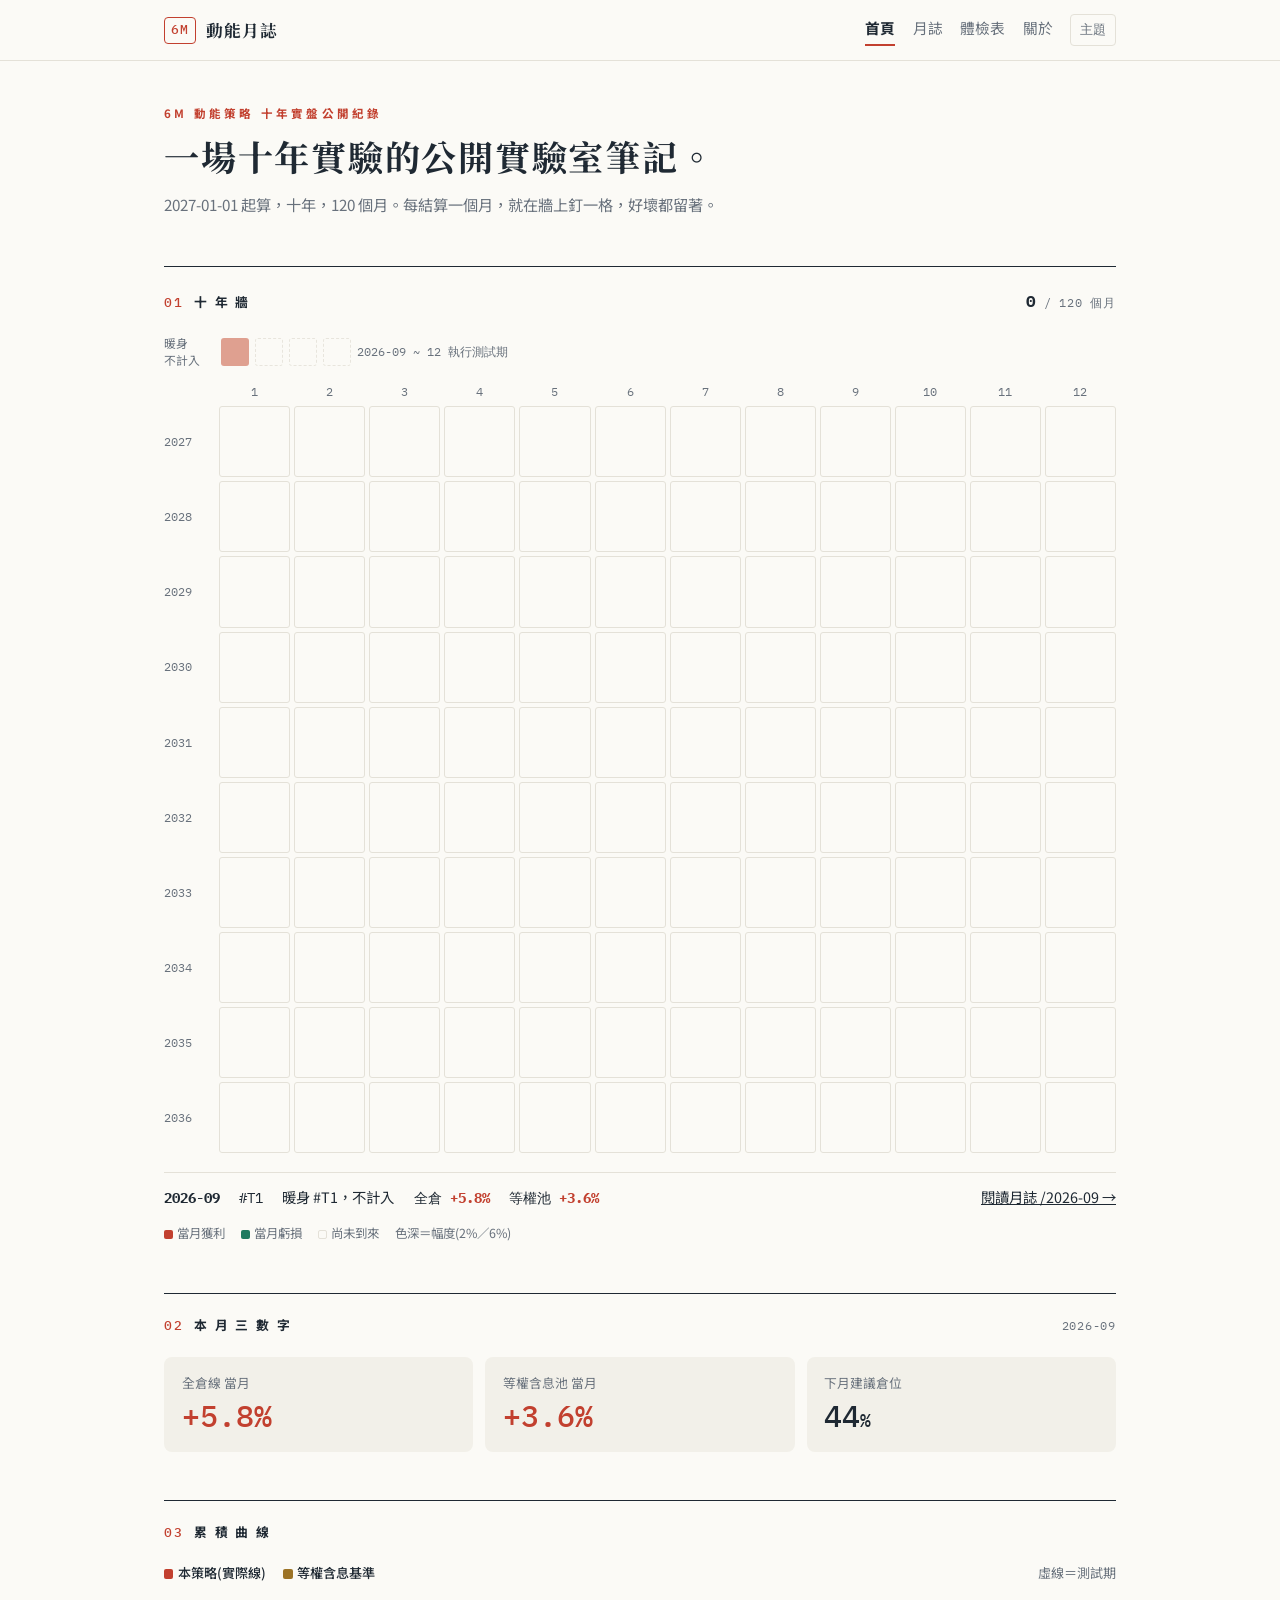
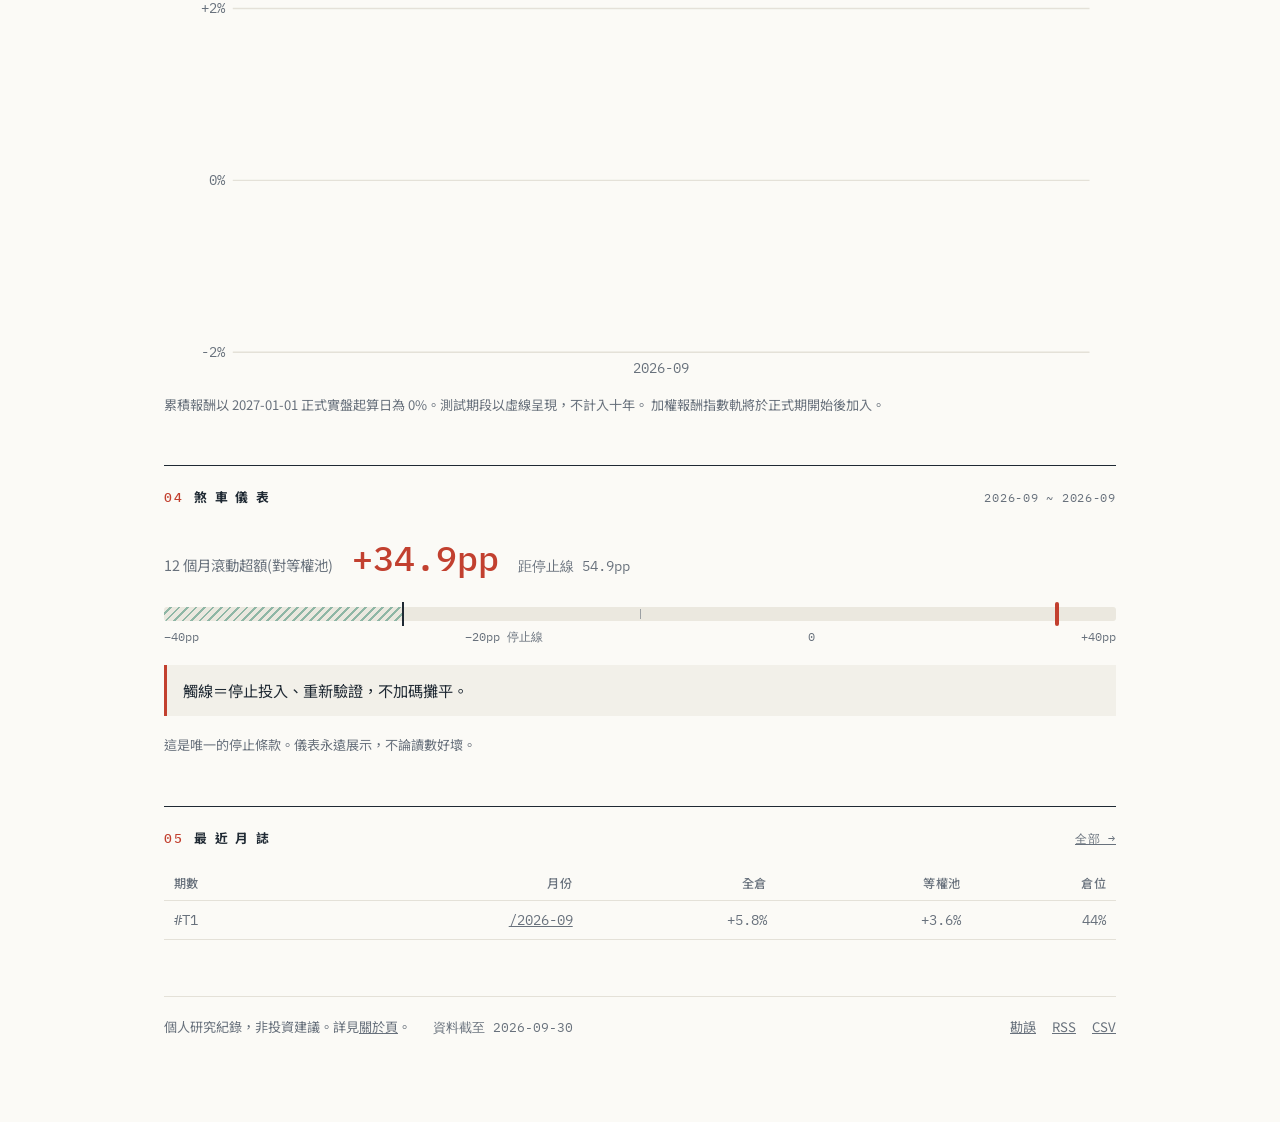
==== site/index.html @ 2221e941 "網站骨架:產製器+五頁+RSS,首期 #T1 真實資料 Co-Authored-By: Claude Fable 5 <noreply@anthropic.com>" ====
<!doctype html>
<html lang="zh-Hant">
<head>
<meta charset="utf-8">
<meta name="viewport" content="width=device-width,initial-scale=1">
<title>6M 動能月誌</title>
<meta name="description" content="一場十年實驗的公開實驗室筆記">
<link rel="icon" href="data:image/svg+xml,%3Csvg xmlns='http://www.w3.org/2000/svg' viewBox='0 0 32 32'%3E%3Crect width='32' height='32' rx='5' fill='%23C2402F'/%3E%3Ctext x='16' y='22' font-size='14' font-family='monospace' fill='%23FBFAF6' text-anchor='middle' font-weight='bold'%3E6M%3C/text%3E%3C/svg%3E">
<link rel="stylesheet" href="https://fonts.googleapis.com/css2?family=Noto+Serif+TC:wght@600;700&family=Noto+Sans+TC:wght@400;500;700&family=IBM+Plex+Mono:wght@500&display=swap">
<link rel="stylesheet" href="assets/site.css">
<link rel="alternate" type="application/rss+xml" title="6M 動能月誌" href="feed.xml">
<script>
(function(){
  var k='6m-theme';
  try{var t=localStorage.getItem(k); if(t) document.documentElement.setAttribute('data-theme',t);}catch(e){}
  window.toggleTheme=function(){
    var el=document.documentElement;
    var cur=el.getAttribute('data-theme')||
      (matchMedia('(prefers-color-scheme: dark)').matches?'dark':'light');
    var nxt=cur==='dark'?'light':'dark';
    el.setAttribute('data-theme',nxt);
    try{localStorage.setItem(k,nxt);}catch(e){}
  };
})();
</script>
</head>
<body>
<nav class="nav"><div class="nav-in">
  <a class="brand" href="index.html"><span class="seal">6M</span>動能月誌</a>
  <div class="nav-links"><a href="index.html" class="on">首頁</a><a href="journal/index.html" class="">月誌</a><a href="factsheet.html" class="">體檢表</a><a href="about.html" class="">關於</a>
  <button class="theme-btn" onclick="toggleTheme()">主題</button></div>
</div></nav>
<div class="wrap">
<div class="kicker">6M 動能策略 十年實盤公開紀錄</div>
<h1>一場十年實驗的公開實驗室筆記。</h1>
<p class="sub">2027-01-01 起算，十年，120 個月。每結算一個月，就在牆上釘一格，好壞都留著。</p>
<div class="eyebrow"><span class="no">01</span><span class="t">十&nbsp;年&nbsp;牆</span><span class="aside"><b style="font-size:1.3em;color:var(--ink)">0</b> / 120 個月</span></div>
<div class="wall">
<div class="warm"><div class="wl">暖身<br>不計入</div><a class="cell f" style="background:var(--up-2);border-style:dashed" title="2026-09 暖身 全倉 +5.8%" href="journal/2026-09.html"></a><div class="cell" style="border-style:dashed"></div><div class="cell" style="border-style:dashed"></div><div class="cell" style="border-style:dashed"></div>
  <span class="note" style="border:0;background:none;padding:0;margin:0">2026-09 ~ 12 執行測試期</span></div>
<div class="wall-grid"><div></div><div class="mlab">1</div><div class="mlab">2</div><div class="mlab">3</div><div class="mlab">4</div><div class="mlab">5</div><div class="mlab">6</div><div class="mlab">7</div><div class="mlab">8</div><div class="mlab">9</div><div class="mlab">10</div><div class="mlab">11</div><div class="mlab">12</div><div class="ylab">2027</div><div class="cell"></div><div class="cell"></div><div class="cell"></div><div class="cell"></div><div class="cell"></div><div class="cell"></div><div class="cell"></div><div class="cell"></div><div class="cell"></div><div class="cell"></div><div class="cell"></div><div class="cell"></div><div class="ylab">2028</div><div class="cell"></div><div class="cell"></div><div class="cell"></div><div class="cell"></div><div class="cell"></div><div class="cell"></div><div class="cell"></div><div class="cell"></div><div class="cell"></div><div class="cell"></div><div class="cell"></div><div class="cell"></div><div class="ylab">2029</div><div class="cell"></div><div class="cell"></div><div class="cell"></div><div class="cell"></div><div class="cell"></div><div class="cell"></div><div class="cell"></div><div class="cell"></div><div class="cell"></div><div class="cell"></div><div class="cell"></div><div class="cell"></div><div class="ylab">2030</div><div class="cell"></div><div class="cell"></div><div class="cell"></div><div class="cell"></div><div class="cell"></div><div class="cell"></div><div class="cell"></div><div class="cell"></div><div class="cell"></div><div class="cell"></div><div class="cell"></div><div class="cell"></div><div class="ylab">2031</div><div class="cell"></div><div class="cell"></div><div class="cell"></div><div class="cell"></div><div class="cell"></div><div class="cell"></div><div class="cell"></div><div class="cell"></div><div class="cell"></div><div class="cell"></div><div class="cell"></div><div class="cell"></div><div class="ylab">2032</div><div class="cell"></div><div class="cell"></div><div class="cell"></div><div class="cell"></div><div class="cell"></div><div class="cell"></div><div class="cell"></div><div class="cell"></div><div class="cell"></div><div class="cell"></div><div class="cell"></div><div class="cell"></div><div class="ylab">2033</div><div class="cell"></div><div class="cell"></div><div class="cell"></div><div class="cell"></div><div class="cell"></div><div class="cell"></div><div class="cell"></div><div class="cell"></div><div class="cell"></div><div class="cell"></div><div class="cell"></div><div class="cell"></div><div class="ylab">2034</div><div class="cell"></div><div class="cell"></div><div class="cell"></div><div class="cell"></div><div class="cell"></div><div class="cell"></div><div class="cell"></div><div class="cell"></div><div class="cell"></div><div class="cell"></div><div class="cell"></div><div class="cell"></div><div class="ylab">2035</div><div class="cell"></div><div class="cell"></div><div class="cell"></div><div class="cell"></div><div class="cell"></div><div class="cell"></div><div class="cell"></div><div class="cell"></div><div class="cell"></div><div class="cell"></div><div class="cell"></div><div class="cell"></div><div class="ylab">2036</div><div class="cell"></div><div class="cell"></div><div class="cell"></div><div class="cell"></div><div class="cell"></div><div class="cell"></div><div class="cell"></div><div class="cell"></div><div class="cell"></div><div class="cell"></div><div class="cell"></div><div class="cell"></div></div>
</div>
<div class="wall-foot"><b class="mono">2026-09</b><span class="mono">#T1</span><span>暖身 #T1，不計入</span><span class="mono">全倉 <b class="pos">+5.8%</b></span><span class="mono">等權池 <b class="pos">+3.6%</b></span><a class="read" href="journal/2026-09.html">閱讀月誌 /2026-09 →</a></div>
<div class="legend-line">
  <span><span class="sw" style="background:var(--up-3)"></span>當月獲利</span>
  <span><span class="sw" style="background:var(--dn-3)"></span>當月虧損</span>
  <span><span class="sw" style="border:1px solid var(--hair)"></span>尚未到來</span>
  <span>色深＝幅度(2%／6%)</span>
</div>
<div class="eyebrow"><span class="no">02</span><span class="t">本&nbsp;月&nbsp;三&nbsp;數&nbsp;字</span><span class="aside">2026-09</span></div>
<div class="tiles">
  <div class="tile"><div class="l">全倉線 當月</div>
    <div class="n pos">+5.8%</div></div>
  <div class="tile"><div class="l">等權含息池 當月</div>
    <div class="n pos">+3.6%</div></div>
  <div class="tile"><div class="l">下月建議倉位</div>
    <div class="n">44<small>%</small></div></div>
</div>
<div class="eyebrow"><span class="no">03</span><span class="t">累&nbsp;積&nbsp;曲&nbsp;線</span></div>
<div class="legend">
  <span><span class="sw" style="background:var(--s-strat)"></span><b>本策略(實際線)</b></span>
  <span><span class="sw" style="background:var(--s-ew)"></span><b>等權含息基準</b></span>
  <span style="margin-left:auto">虛線＝測試期</span>
</div>
<div class="chart-wrap" id="cumWrap"></div>
<p class="caption">累積報酬以 2027-01-01 正式實盤起算日為 0%。測試期段以虛線呈現，不計入十年。
加權報酬指數軌將於正式期開始後加入。</p>
<script>window.__CUM = {"labels": ["2026-09"], "npre": 1, "strat": [1.0], "ew": [1.0]};</script>
<script src="assets/cum_chart.js"></script><div class="eyebrow"><span class="no">04</span><span class="t">煞&nbsp;車&nbsp;儀&nbsp;表</span><span class="aside">2026-09 ~ 2026-09</span></div>
<div class="brake-head"><span class="brake-label">12 個月滾動超額(對等權池)</span>
  <span class="brake-val" style="color:var(--up)">+34.9pp</span>
  <span class="brake-dist">距停止線 54.9pp</span></div>
<div class="brake-bar">
  <div class="brake-danger" style="width:25.0%"></div>
  <div class="brake-stop" style="left:25.0%"></div>
  <div class="brake-zero" style="left:50.0%"></div>
  <div class="brake-now" style="left:93.59512500000001%;background:var(--up)"></div>
</div>
<div class="brake-scale"><span>−40pp</span><span>−20pp 停止線</span><span>0</span><span>+40pp</span></div>
<div class="note">觸線＝停止投入、重新驗證，不加碼攤平。</div>
<p class="caption">這是唯一的停止條款。儀表永遠展示，不論讀數好壞。</p>
<div class="eyebrow"><span class="no">05</span><span class="t">最&nbsp;近&nbsp;月&nbsp;誌</span><span class="aside"><a href="journal/index.html">全部 →</a></span></div>
<div class="tbl"><table>
<tr><th>期數</th><th>月份</th><th>全倉</th><th>等權池</th><th>倉位</th></tr>
<tr class="dim"><td class="mono">#T1</td><td><a href="journal/2026-09.html" class="mono">/2026-09</a></td><td class="pos">+5.8%</td><td class="pos">+3.6%</td><td>44%</td></tr>
</table></div>
<div class="foot">
  <span>個人研究紀錄，非投資建議。詳見<a href="about.html">關於頁</a>。</span>
  <span class="mono">資料截至 2026-09-30</span>
  <div class="links"><a href="about.html#errata">勘誤</a>
  <a href="feed.xml">RSS</a><a href="6m_monthly.csv">CSV</a></div>
</div></div>
</body></html>
---- site/assets/site.css ----
/* 6M 動能月誌 — 全站樣式。token 源自體檢表,版型照 Claude Design 定稿 */
:root{
  --paper:#FBFAF6; --ink:#1F2933; --muted:#68717C; --hair:#E4E1D8;
  --up:#C2402F; --dn:#1E7A5F; --seal:#C2402F; --tile:#F2F0E9; --chip:#EBE8DF;
  --s-strat:#C2402F; --s-tr:#2565A8; --s-ew:#9C7326;
  --tip-bg:#FFFFFF; --tip-bd:#D8D4C8;
  --up-1:#EAC8C0; --up-2:#D98A77; --up-3:#C2402F;
  --dn-1:#C4DCD2; --dn-2:#6FA892; --dn-3:#1E7A5F;
  color-scheme:light;
}
@media (prefers-color-scheme: dark){
  :root:not([data-theme="light"]){
    --paper:#171B21; --ink:#E7E4DC; --muted:#98A0AA; --hair:#2E333B;
    --up:#E0684F; --dn:#3FA98B; --seal:#E0684F; --tile:#1F242C; --chip:#242A33;
    --s-strat:#E0684F; --s-tr:#4E9BD8; --s-ew:#B8862B;
    --tip-bg:#1F242C; --tip-bd:#3A414C;
    --up-1:#4A2A24; --up-2:#9A4A39; --up-3:#E0684F;
    --dn-1:#1F3A31; --dn-2:#2E7A62; --dn-3:#3FA98B;
    color-scheme:dark;
  }
}
:root[data-theme="dark"]{
  --paper:#171B21; --ink:#E7E4DC; --muted:#98A0AA; --hair:#2E333B;
  --up:#E0684F; --dn:#3FA98B; --seal:#E0684F; --tile:#1F242C; --chip:#242A33;
  --s-strat:#E0684F; --s-tr:#4E9BD8; --s-ew:#B8862B;
  --tip-bg:#1F242C; --tip-bd:#3A414C;
  --up-1:#4A2A24; --up-2:#9A4A39; --up-3:#E0684F;
  --dn-1:#1F3A31; --dn-2:#2E7A62; --dn-3:#3FA98B;
  color-scheme:dark;
}
*{box-sizing:border-box}
html{-webkit-text-size-adjust:100%}
body{margin:0;background:var(--paper);color:var(--ink);
  font-family:"Noto Sans TC",-apple-system,"PingFang TC",sans-serif;
  font-size:16px;line-height:1.85;-webkit-font-smoothing:antialiased}
.wrap{max-width:62rem;margin:0 auto;padding:0 1.25rem 4rem}
a{color:inherit}
.mono{font-family:"IBM Plex Mono",monospace;font-variant-numeric:tabular-nums}

/* 導覽 */
.nav{border-bottom:1px solid var(--hair)}
.nav-in{max-width:62rem;margin:0 auto;padding:.9rem 1.25rem;
  display:flex;align-items:center;gap:1rem;flex-wrap:wrap}
.brand{display:flex;align-items:center;gap:.6rem;font-weight:700;
  font-family:"Noto Serif TC",serif;font-size:1.05rem;text-decoration:none;letter-spacing:.05em}
.brand .seal{font-family:"IBM Plex Mono",monospace;font-size:.8rem;color:var(--seal);
  border:1.5px solid var(--seal);border-radius:4px;padding:.05rem .4rem;font-weight:500}
.nav-links{margin-left:auto;display:flex;gap:1.1rem;font-size:.92rem}
.nav-links a{text-decoration:none;color:var(--muted);padding-bottom:.15rem}
.nav-links a.on{color:var(--ink);font-weight:700;border-bottom:2px solid var(--seal)}
.theme-btn{font-size:.8rem;color:var(--muted);background:none;
  border:1px solid var(--hair);border-radius:4px;padding:.15rem .55rem;cursor:pointer}

/* 標題區 */
.kicker{font-size:.72rem;letter-spacing:.28em;color:var(--seal);font-weight:700;margin:2.6rem 0 .4rem}
h1{font-family:"Noto Serif TC",serif;font-size:2.2rem;font-weight:700;
  margin:0;letter-spacing:.05em;text-wrap:balance;line-height:1.4}
.sub{color:var(--muted);font-size:.95rem;margin:.6rem 0 0;text-wrap:balance}
.eyebrow{display:flex;align-items:baseline;gap:.6rem;margin:3rem 0 1rem;
  padding-top:1.2rem;border-top:1px solid var(--ink);font-size:.8rem;letter-spacing:.18em}
.eyebrow .no{font-family:"IBM Plex Mono",monospace;color:var(--seal);font-weight:500}
.eyebrow .t{color:var(--ink);font-weight:700}
.eyebrow .aside{margin-left:auto;color:var(--muted);letter-spacing:.06em;
  font-family:"IBM Plex Mono",monospace;font-size:.78rem}

/* 數字磚 */
.tiles{display:grid;grid-template-columns:repeat(auto-fit,minmax(180px,1fr));gap:12px;margin:1.2rem 0}
.tile{background:var(--tile);border-radius:8px;padding:.9rem 1.1rem}
.tile .l{font-size:.8rem;color:var(--muted)}
.tile .n{font-family:"IBM Plex Mono",monospace;font-size:1.9rem;font-weight:500;
  line-height:1.4;font-variant-numeric:tabular-nums}
.tile .n small{font-size:1.1rem}
.pos{color:var(--up)} .neg{color:var(--dn)}

/* 十年牆 */
.wall{margin:1.2rem 0;overflow-x:auto}
.wall-grid{display:grid;grid-template-columns:3.2rem repeat(12,minmax(26px,1fr));
  gap:4px;min-width:560px;align-items:center}
.wall-grid .ylab,.wall-grid .mlab{font-family:"IBM Plex Mono",monospace;
  font-size:.72rem;color:var(--muted);text-align:center}
.wall-grid .ylab{text-align:left}
.cell{aspect-ratio:1;border:1px solid var(--hair);border-radius:3px;background:transparent}
.cell.f{border-color:transparent;cursor:pointer}
.cell.sel{outline:2px solid var(--ink);outline-offset:1px}
.warm{display:flex;align-items:center;gap:6px;margin:0 0 .8rem;min-width:560px}
.warm .wl{font-size:.74rem;color:var(--muted);width:3.2rem;line-height:1.4}
.warm .cell{width:28px;flex:none;border-style:dashed;opacity:.8}
.warm .note{font-size:.78rem;color:var(--muted);margin-left:.5rem;
  font-family:"IBM Plex Mono",monospace}
.wall-foot{display:flex;gap:1.2rem;align-items:baseline;flex-wrap:wrap;
  border-top:1px solid var(--hair);padding-top:.7rem;font-size:.9rem}
.wall-foot .mono{font-size:.86rem}
.wall-foot .read{margin-left:auto;font-size:.9rem}
.legend-line{display:flex;gap:1rem;flex-wrap:wrap;font-size:.78rem;color:var(--muted);margin-top:.6rem}
.sw{display:inline-block;width:.7em;height:.7em;border-radius:2px;margin-right:.35em;
  vertical-align:baseline;transform:translateY(1px)}

/* 圖表 */
.legend{display:flex;gap:1.1rem;flex-wrap:wrap;font-size:.82rem;color:var(--muted);margin-bottom:.3rem}
.legend b{color:var(--ink);font-weight:500}
.chart-wrap{position:relative}
.chart-wrap svg{display:block;width:100%;height:auto}
.axis text{font-family:"IBM Plex Mono",monospace;font-size:10.5px;fill:var(--muted)}
.grid line{stroke:var(--hair);stroke-width:1}
.series path{fill:none;stroke-width:2;stroke-linejoin:round;stroke-linecap:round}
.endlab{font-family:"IBM Plex Mono",monospace;font-size:11px;font-weight:500}
.tip{position:absolute;pointer-events:none;background:var(--tip-bg);border:1px solid var(--tip-bd);
  border-radius:6px;padding:.45rem .65rem;font-size:.78rem;line-height:1.55;opacity:0;
  font-variant-numeric:tabular-nums;box-shadow:0 2px 8px rgba(0,0,0,.08);white-space:nowrap;z-index:2}
.caption{font-size:.82rem;color:var(--muted);margin-top:.4rem}

/* 煞車儀表 */
.brake-head{display:flex;align-items:baseline;gap:1.2rem;flex-wrap:wrap}
.brake-label{font-size:.9rem;color:var(--muted)}
.brake-val{font-family:"IBM Plex Mono",monospace;font-size:2.2rem;font-weight:500}
.brake-dist{font-size:.88rem;color:var(--muted);font-family:"IBM Plex Mono",monospace}
.brake-bar{position:relative;height:14px;background:var(--chip);border-radius:3px;margin:1rem 0 .3rem}
.brake-danger{position:absolute;left:0;top:0;bottom:0;border-radius:3px 0 0 3px;
  background:repeating-linear-gradient(135deg,transparent,transparent 4px,
    color-mix(in srgb, var(--dn) 45%, transparent) 4px,
    color-mix(in srgb, var(--dn) 45%, transparent) 6px)}
.brake-stop{position:absolute;top:-5px;bottom:-5px;width:2px;background:var(--ink)}
.brake-now{position:absolute;top:-5px;bottom:-5px;width:4px;border-radius:2px}
.brake-zero{position:absolute;top:2px;bottom:2px;width:1px;background:var(--muted);opacity:.6}
.brake-scale{display:flex;justify-content:space-between;font-family:"IBM Plex Mono",monospace;
  font-size:.74rem;color:var(--muted)}
.note{border-left:3px solid var(--seal);background:var(--tile);
  padding:.7rem 1rem;margin:1.1rem 0;font-size:.95rem}

/* 表格 */
table{border-collapse:collapse;width:100%;font-size:.9rem;line-height:1.6;font-variant-numeric:tabular-nums}
.tbl{overflow-x:auto;margin:1rem 0}
th{font-size:.76rem;letter-spacing:.05em;color:var(--muted);font-weight:500;text-align:right;
   padding:.45rem .6rem;border-bottom:1px solid var(--hair);white-space:nowrap}
td{padding:.5rem .6rem;text-align:right;border-bottom:1px solid var(--hair);white-space:nowrap;
   font-family:"IBM Plex Mono",monospace;font-size:.86rem}
th:first-child,td:first-child{text-align:left}
td.zh{font-family:"Noto Sans TC",sans-serif;font-size:.88rem}
tr.dim td{color:var(--muted)}
tr.dim td .pos,tr.dim td .neg{opacity:.65}

/* 頁尾 */
.foot{margin-top:3.5rem;border-top:1px solid var(--hair);
  padding:1.1rem 0;font-size:.82rem;color:var(--muted);
  display:flex;gap:1.4rem;flex-wrap:wrap;align-items:baseline}
.foot .links{margin-left:auto;display:flex;gap:1rem}
.foot a{color:var(--muted)}

@media (max-width:640px){
  h1{font-size:1.7rem}
  .nav-links{gap:.8rem;font-size:.88rem}
  .tile .n{font-size:1.6rem}
}
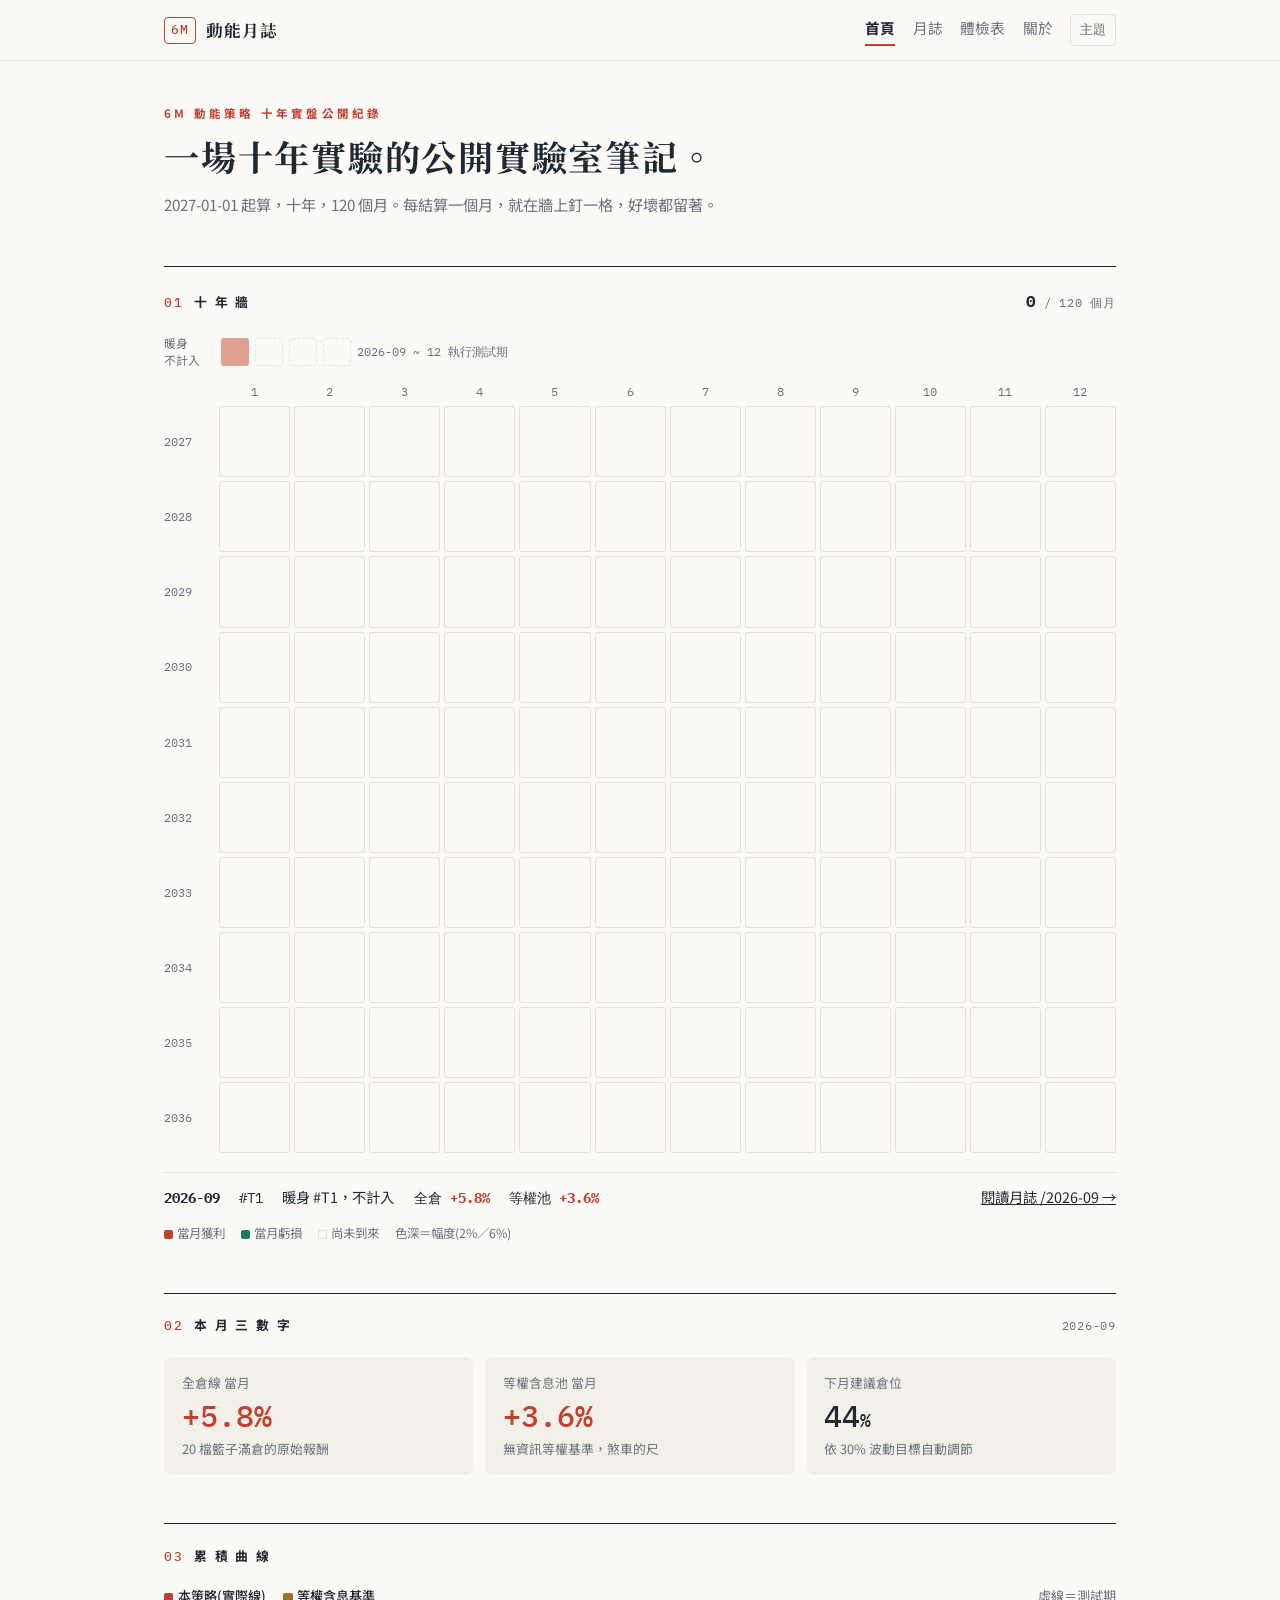
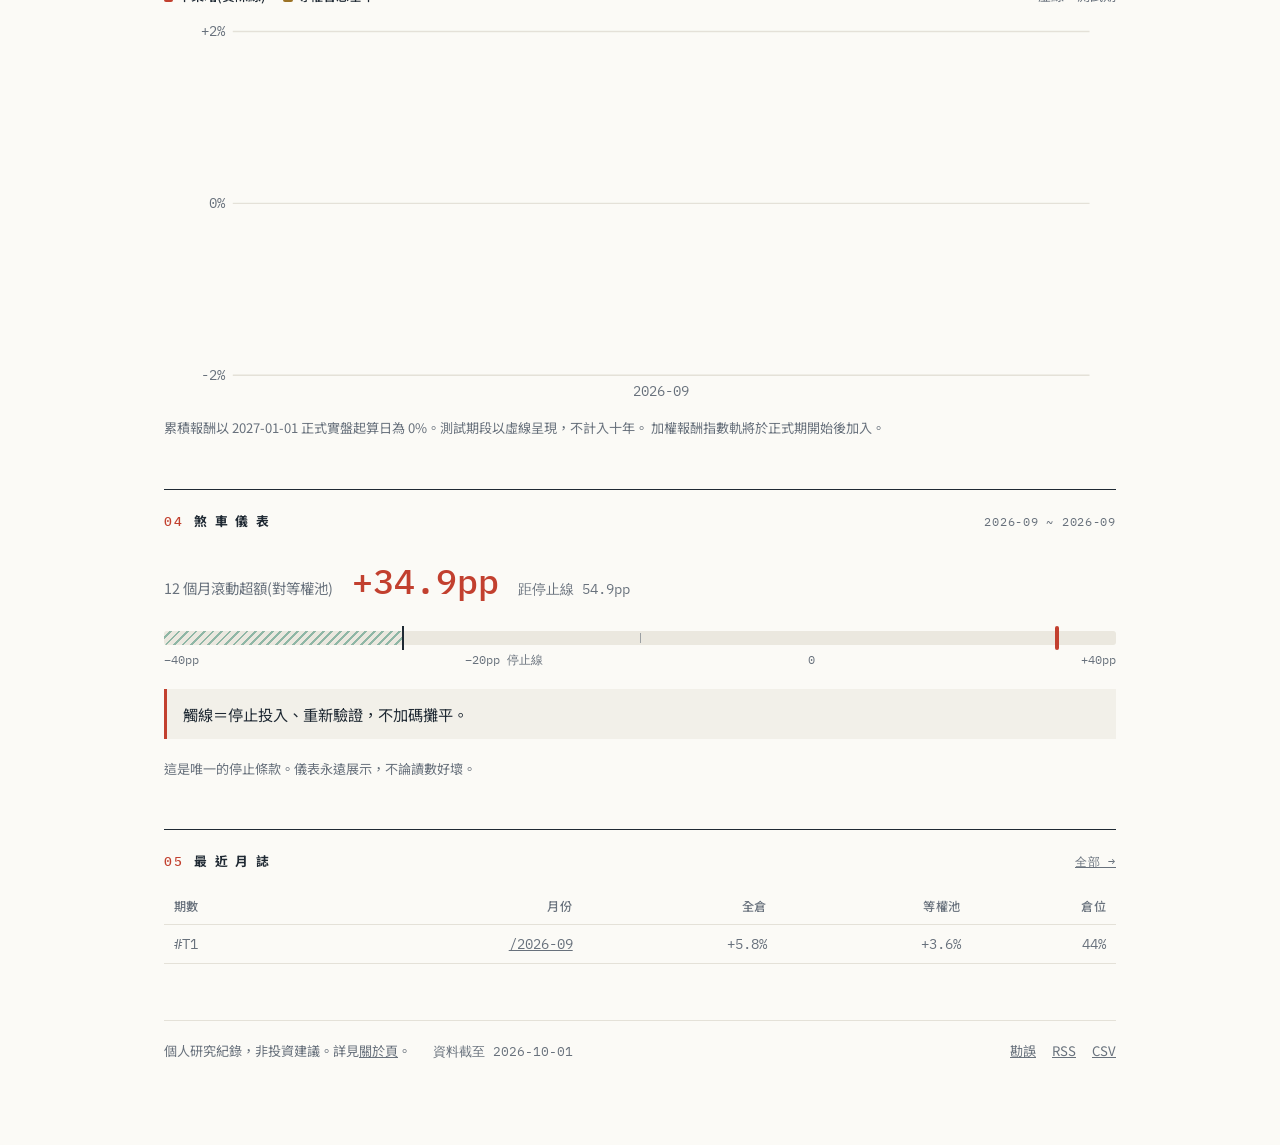
==== commit 2fa8fffc: "正式上線:全透明月誌(持倉含股數金額)、Remark42 留言、來信交流措辭、結算口徑修正 Co-Authored-By: Claude Fable 5 <noreply@anthropic.com>" ====
--- a/site/index.html
+++ b/site/index.html
@@ -20,6 +20,7 @@
     var nxt=cur==='dark'?'light':'dark';
     el.setAttribute('data-theme',nxt);
     try{localStorage.setItem(k,nxt);}catch(e){}
+    if(window.REMARK42) window.REMARK42.changeTheme(nxt);
   };
 })();
 </script>
@@ -50,11 +51,14 @@
 <div class="eyebrow"><span class="no">02</span><span class="t">本&nbsp;月&nbsp;三&nbsp;數&nbsp;字</span><span class="aside">2026-09</span></div>
 <div class="tiles">
   <div class="tile"><div class="l">全倉線 當月</div>
-    <div class="n pos">+5.8%</div></div>
+    <div class="n pos">+5.8%</div>
+    <div class="l">20 檔籃子滿倉的原始報酬</div></div>
   <div class="tile"><div class="l">等權含息池 當月</div>
-    <div class="n pos">+3.6%</div></div>
+    <div class="n pos">+3.6%</div>
+    <div class="l">無資訊等權基準，煞車的尺</div></div>
   <div class="tile"><div class="l">下月建議倉位</div>
-    <div class="n">44<small>%</small></div></div>
+    <div class="n">44<small>%</small></div>
+    <div class="l">依 30% 波動目標自動調節</div></div>
 </div>
 <div class="eyebrow"><span class="no">03</span><span class="t">累&nbsp;積&nbsp;曲&nbsp;線</span></div>
 <div class="legend">
@@ -86,7 +90,7 @@
 </table></div>
 <div class="foot">
   <span>個人研究紀錄，非投資建議。詳見<a href="about.html">關於頁</a>。</span>
-  <span class="mono">資料截至 2026-09-30</span>
+  <span class="mono">資料截至 2026-10-01</span>
   <div class="links"><a href="about.html#errata">勘誤</a>
   <a href="feed.xml">RSS</a><a href="6m_monthly.csv">CSV</a></div>
 </div></div>
--- a/site/assets/site.css
+++ b/site/assets/site.css
@@ -151,3 +151,7 @@
   .nav-links{gap:.8rem;font-size:.88rem}
   .tile .n{font-size:1.6rem}
 }
+
+.hint{cursor:help;color:var(--muted);font-size:.8em;font-family:"IBM Plex Mono",monospace;
+  border:0;user-select:none}
+.hint:hover{color:var(--seal)}
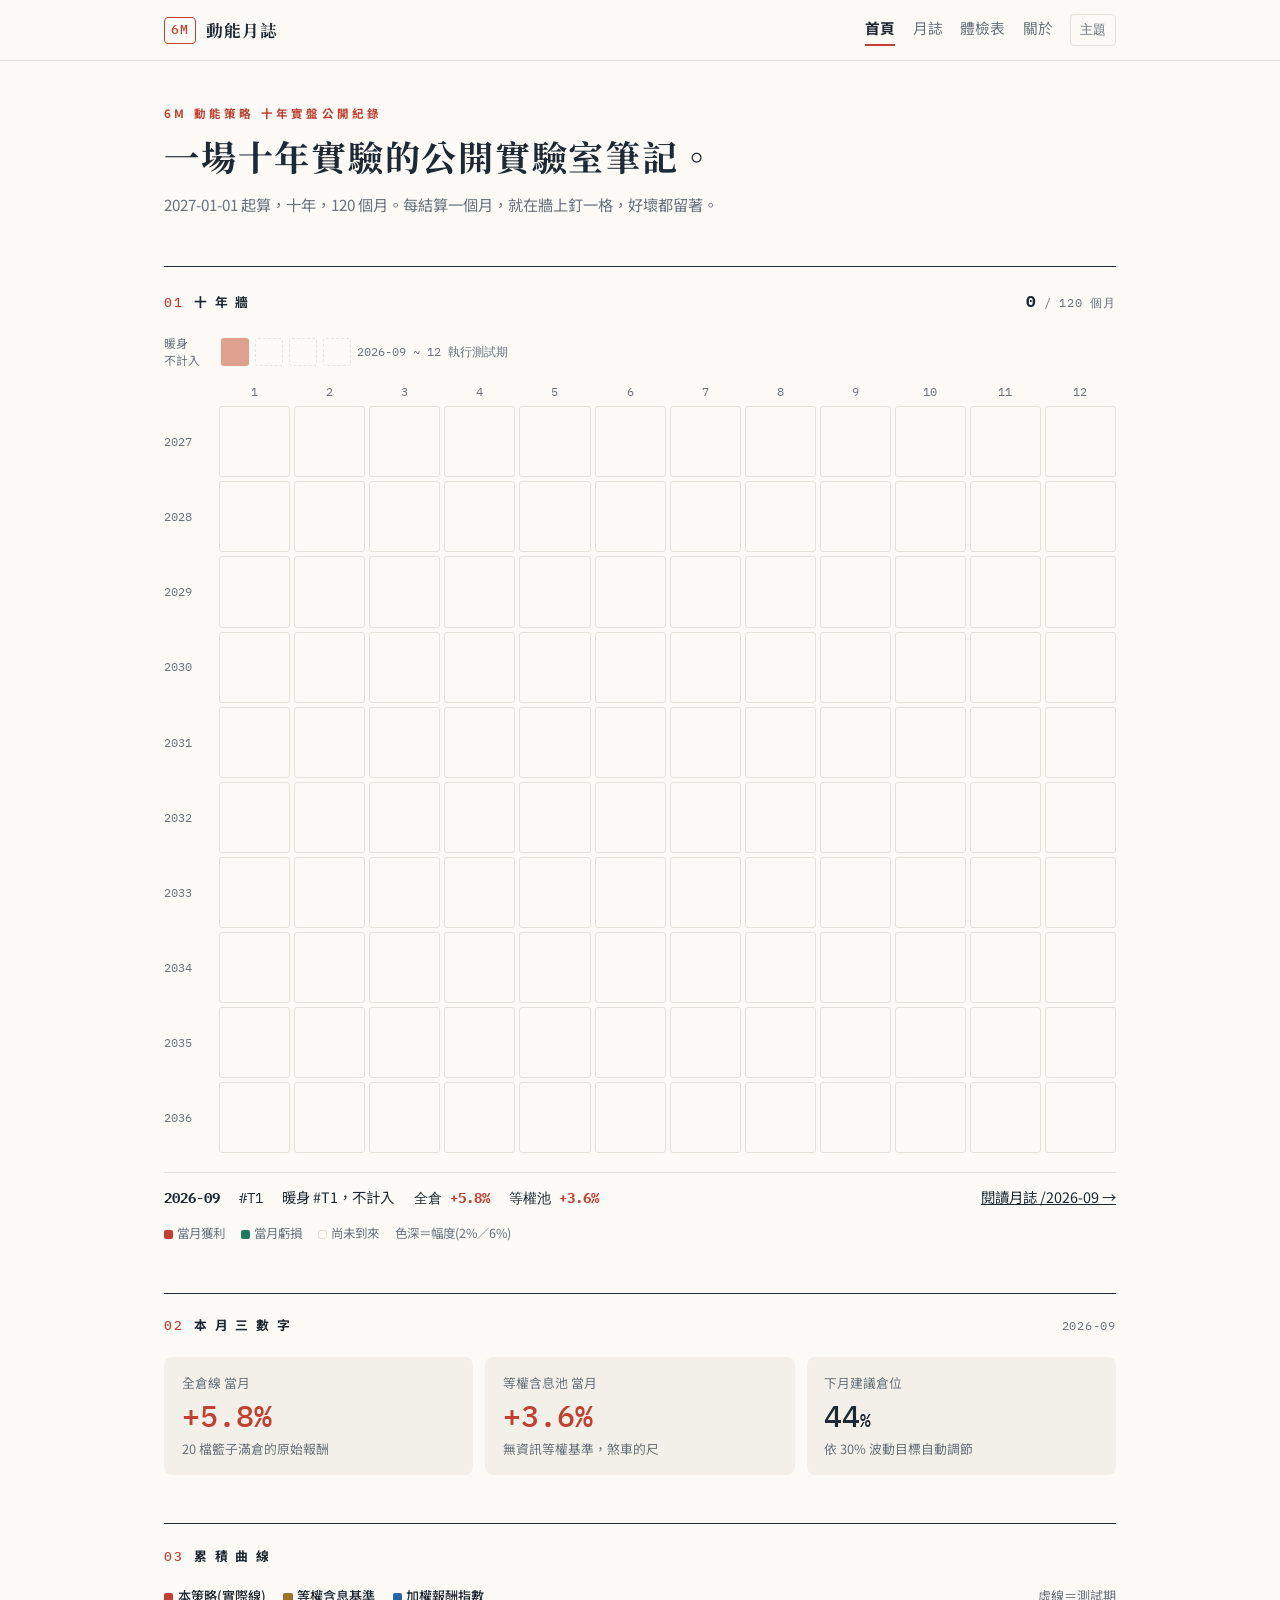
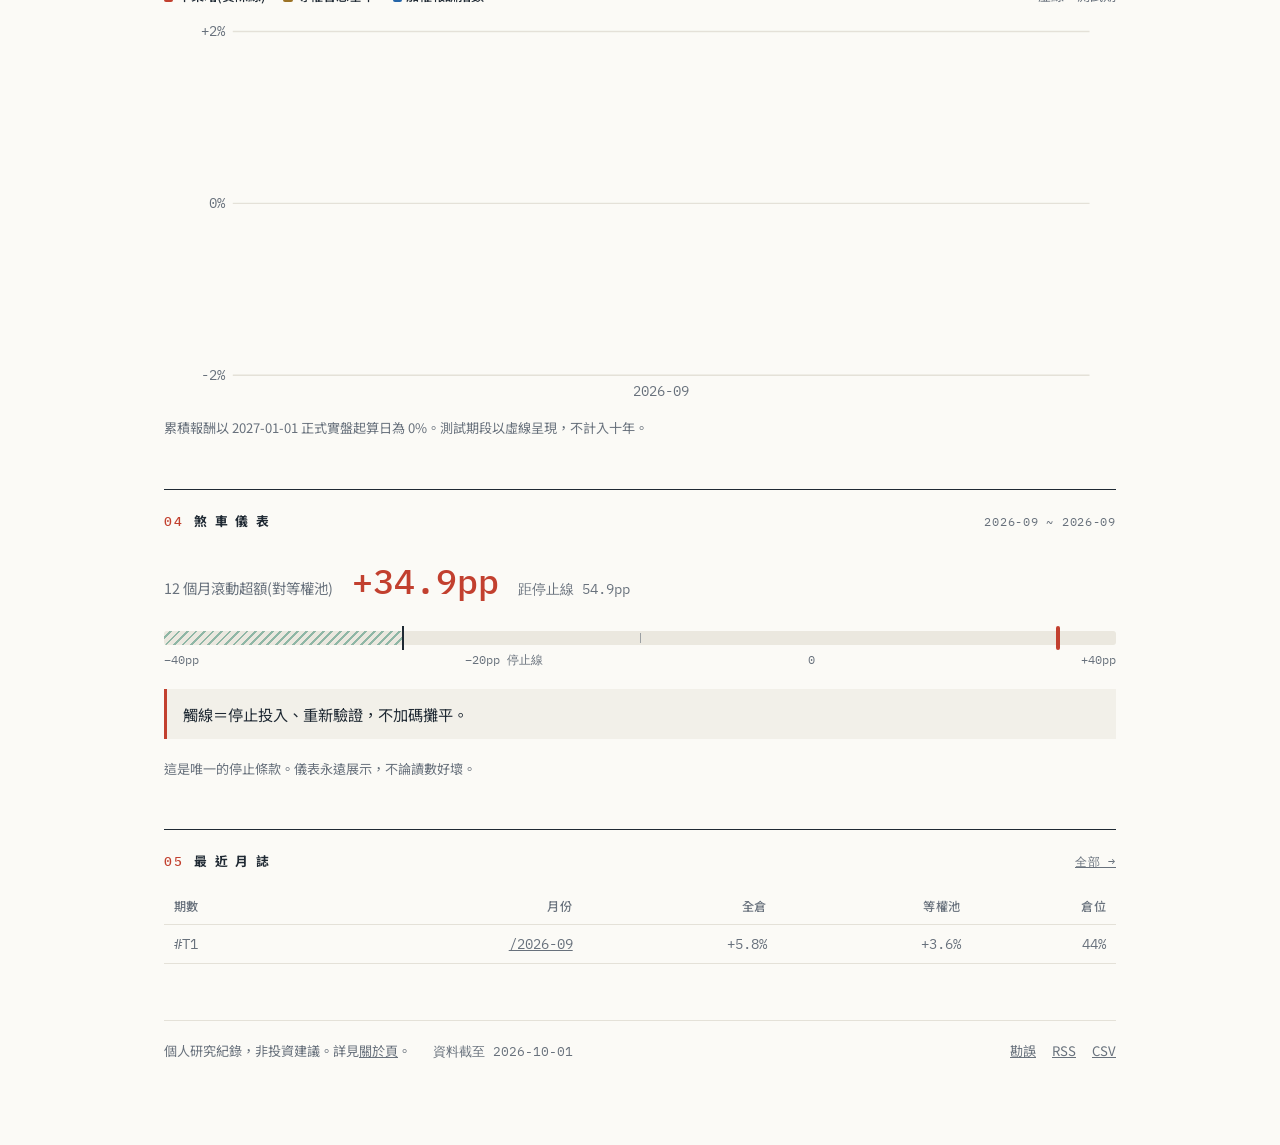
==== commit c3a25f5d: "雙基準補齊+成本口徑分段+留言系統+隱藏巡查頁 Co-Authored-By: Claude Fable 5 <noreply@anthropic.com>" ====
--- a/site/index.html
+++ b/site/index.html
@@ -64,12 +64,12 @@
 <div class="legend">
   <span><span class="sw" style="background:var(--s-strat)"></span><b>本策略(實際線)</b></span>
   <span><span class="sw" style="background:var(--s-ew)"></span><b>等權含息基準</b></span>
+  <span><span class="sw" style="background:var(--s-tr)"></span><b>加權報酬指數</b></span>
   <span style="margin-left:auto">虛線＝測試期</span>
 </div>
 <div class="chart-wrap" id="cumWrap"></div>
-<p class="caption">累積報酬以 2027-01-01 正式實盤起算日為 0%。測試期段以虛線呈現，不計入十年。
-加權報酬指數軌將於正式期開始後加入。</p>
-<script>window.__CUM = {"labels": ["2026-09"], "npre": 1, "strat": [1.0], "ew": [1.0]};</script>
+<p class="caption">累積報酬以 2027-01-01 正式實盤起算日為 0%。測試期段以虛線呈現，不計入十年。</p>
+<script>window.__CUM = {"labels": ["2026-09"], "npre": 1, "strat": [1.0], "ew": [1.0], "tr": [1.0]};</script>
 <script src="assets/cum_chart.js"></script><div class="eyebrow"><span class="no">04</span><span class="t">煞&nbsp;車&nbsp;儀&nbsp;表</span><span class="aside">2026-09 ~ 2026-09</span></div>
 <div class="brake-head"><span class="brake-label">12 個月滾動超額(對等權池)</span>
   <span class="brake-val" style="color:var(--up)">+34.9pp</span>
@@ -78,7 +78,7 @@
   <div class="brake-danger" style="width:25.0%"></div>
   <div class="brake-stop" style="left:25.0%"></div>
   <div class="brake-zero" style="left:50.0%"></div>
-  <div class="brake-now" style="left:93.59512500000001%;background:var(--up)"></div>
+  <div class="brake-now" style="left:93.64987500000001%;background:var(--up)"></div>
 </div>
 <div class="brake-scale"><span>−40pp</span><span>−20pp 停止線</span><span>0</span><span>+40pp</span></div>
 <div class="note">觸線＝停止投入、重新驗證，不加碼攤平。</div>
